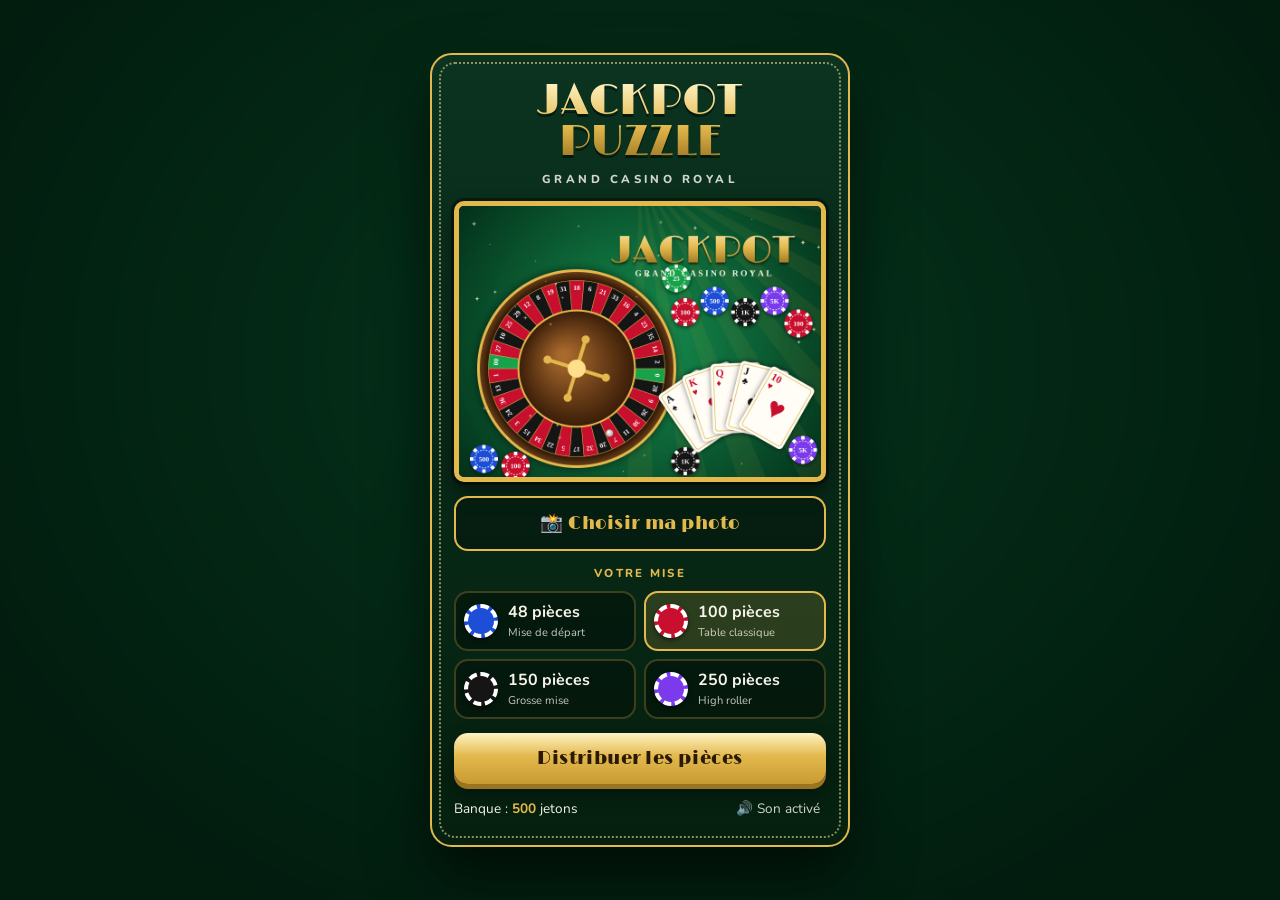
==== puzzle.html @ ad6f6f1a "Ajout du prototype Jackpot Puzzle (puzzle photo casino) Co-Authored-By: Claude Opus 5.5 <noreply@ant" ====
<!doctype html>
<html lang="fr">
<head>
<meta charset="utf-8">
<meta name="viewport" content="width=device-width,initial-scale=1,viewport-fit=cover">
<title>Jackpot Puzzle</title>
<meta name="claude:viewport-fit-sides" content="cover">
<link rel="stylesheet" href="https://fonts.googleapis.com/css2?family=Limelight&family=Nunito:wght@400;700;800&display=swap">
<style>
/* Layout: plein écran — tapis de feutre, plateau doré au centre, pièces étalées autour, HUD en bandeau */
:root{--felt:#0b6b3a;--felt2:#032a16;--gold:#e3b94d;--gold-hi:#fff3c4;--gold2:#9a7420;--red:#c8102e;--ink:#f7f3e8;--panel:#0b3320;--panel2:#05200f;
  --disp:"Limelight",Georgia,serif;--body:"Nunito",system-ui,sans-serif;color-scheme:dark}
html,body{height:100%;margin:0;overflow:hidden}
body{background:radial-gradient(ellipse at 50% 40%,var(--felt),var(--felt2) 85%);color:var(--ink);font-family:var(--body);touch-action:none;user-select:none;-webkit-user-select:none}
[hidden]{display:none!important}
#c{position:fixed;inset:0;display:block;touch-action:none}
button{font-family:inherit;cursor:pointer}
button:focus-visible,label:focus-visible{outline:3px solid var(--gold-hi);outline-offset:2px}

.ov{position:fixed;inset:0;display:grid;place-items:center;z-index:20;overflow:auto;background:rgba(2,20,10,.62);backdrop-filter:blur(4px);
  padding-top:max(16px,env(safe-area-inset-top,0px));padding-bottom:max(16px,env(safe-area-inset-bottom,0px));
  padding-left:max(16px,env(safe-area-inset-left,0px));padding-right:max(16px,env(safe-area-inset-right,0px))}
.panel{position:relative;width:min(420px,100%);box-sizing:border-box;background:linear-gradient(var(--panel),var(--panel2));border:2px solid var(--gold);border-radius:22px;
  padding:26px 22px;display:flex;flex-direction:column;gap:14px;text-align:center;box-shadow:0 30px 60px rgba(0,0,0,.6)}
.panel::before{content:"";position:absolute;inset:7px;border-radius:16px;border:2px dotted rgba(255,230,150,.55);pointer-events:none}
.brand{font-family:var(--disp);font-size:2.7rem;line-height:.95;background:linear-gradient(var(--gold-hi),var(--gold) 55%,var(--gold2));-webkit-background-clip:text;background-clip:text;color:transparent;filter:drop-shadow(0 3px 0 rgba(0,0,0,.5))}
.sub{font-size:.72rem;letter-spacing:.3em;text-transform:uppercase;font-weight:800;opacity:.85;margin-top:-6px}
.thumb{border:5px solid var(--gold);border-radius:10px;overflow:hidden;box-shadow:0 0 0 3px rgba(0,0,0,.4),0 10px 20px rgba(0,0,0,.5);aspect-ratio:4/3;background:#000}
.thumb img{width:100%;height:100%;object-fit:cover;display:block}
.btn{font-family:var(--disp);font-size:1.15rem;letter-spacing:.03em;background:linear-gradient(var(--gold-hi),var(--gold) 45%,#c89a33);color:#2a1a05;border:0;padding:14px;border-radius:14px;box-shadow:0 5px 0 var(--gold2),0 10px 20px rgba(0,0,0,.4);display:block}
.btn:active{transform:translateY(3px);box-shadow:0 2px 0 var(--gold2)}
.btn.ghost{background:rgba(0,0,0,.25);color:var(--gold);border:2px solid var(--gold);box-shadow:none}
.lbl{font-size:.72rem;letter-spacing:.2em;text-transform:uppercase;font-weight:800;color:var(--gold);margin-bottom:-4px}
.chips{display:grid;grid-template-columns:1fr 1fr;gap:8px}
.chip-b{display:flex;align-items:center;gap:10px;background:rgba(0,0,0,.3);border:2px solid rgba(227,185,77,.25);border-radius:14px;padding:8px;color:var(--ink);text-align:left}
.chip-b[aria-pressed="true"]{border-color:var(--gold);background:rgba(227,185,77,.16)}
.chip-b b{display:block;font-size:1rem}.chip-b small{font-size:.7rem;opacity:.8}
.dot{flex:0 0 34px;height:34px;border-radius:50%;background:var(--c);border:4px dashed #fff;box-sizing:border-box;box-shadow:0 2px 4px rgba(0,0,0,.5)}
.foot{display:flex;justify-content:space-between;align-items:center;font-size:.85rem}
.foot b{color:var(--gold);font-variant-numeric:tabular-nums}
.link{background:none;border:0;color:var(--ink);opacity:.85;font-size:.85rem}

#hud{position:fixed;top:0;left:0;right:0;z-index:10;display:flex;gap:6px;align-items:center;justify-content:center;
  padding-top:calc(8px + env(safe-area-inset-top,0px));padding-bottom:8px;padding-left:max(8px,env(safe-area-inset-left,0px));padding-right:max(8px,env(safe-area-inset-right,0px));
  background:linear-gradient(rgba(0,0,0,.45),transparent)}
.stat{background:rgba(0,0,0,.45);border:1px solid rgba(227,185,77,.45);border-radius:99px;padding:6px 10px;font-weight:800;font-size:.85rem;font-variant-numeric:tabular-nums;white-space:nowrap;display:flex;gap:5px;align-items:center}
.chipi{display:inline-block;width:13px;height:13px;border-radius:50%;background:var(--red);border:2px dashed #fff;box-sizing:border-box}
.hb{width:40px;height:40px;border-radius:50%;background:rgba(0,0,0,.45);border:1px solid rgba(227,185,77,.55);color:var(--ink);font-size:1.05rem;flex:0 0 auto}
.hb.on{background:var(--gold);color:#2a1a05}
#flash{position:fixed;left:0;right:0;top:calc(70px + env(safe-area-inset-top,0px));text-align:center;z-index:11;pointer-events:none;font-family:var(--disp);font-size:1.7rem;color:var(--gold-hi);text-shadow:0 3px 0 #000,0 0 18px rgba(227,185,77,.8);opacity:0}
#flash.go{animation:pop 1.1s ease-out}
@keyframes pop{0%{opacity:0;transform:scale(.6) rotate(-4deg)}15%{opacity:1;transform:scale(1.15) rotate(-4deg)}70%{opacity:1;transform:scale(1) rotate(-4deg)}100%{opacity:0;transform:translateY(-20px) rotate(-4deg)}}

.jack{font-family:var(--disp);font-size:3.2rem;line-height:1;background:linear-gradient(var(--gold-hi),var(--gold) 55%,var(--gold2));-webkit-background-clip:text;background-clip:text;color:transparent;filter:drop-shadow(0 3px 0 rgba(0,0,0,.6))}
.stars{font-size:2.4rem;letter-spacing:6px;color:var(--gold);text-shadow:0 3px 0 rgba(0,0,0,.5)}
.stars .off{opacity:.25}
.wstats{display:grid;grid-template-columns:repeat(3,1fr);gap:8px}
.wstats div{background:rgba(0,0,0,.3);border-radius:12px;padding:8px 4px;font-size:.72rem}
.wstats b{display:block;font-size:1.2rem;color:var(--gold);font-variant-numeric:tabular-nums}
#coins{position:fixed;inset:0;pointer-events:none;overflow:hidden;z-index:21}
.coin{position:absolute;top:-30px;width:22px;height:22px;border-radius:50%;background:radial-gradient(circle at 35% 35%,var(--gold-hi),var(--gold) 50%,var(--gold2));box-shadow:0 0 0 2px rgba(0,0,0,.2);animation:fall linear forwards}
@keyframes fall{to{transform:translateY(115vh) rotate(720deg)}}
@media (prefers-reduced-motion:reduce){.coin{display:none}#flash.go{animation-duration:.01s}}
</style>

</head>
<body>
<canvas id="c"></canvas>

<div id="hud" hidden>
  <button class="hb" id="bHome" aria-label="Retour au menu">⌂</button>
  <div class="stat" title="Temps"><span>⏱</span><b id="time">0:00</b></div>
  <div class="stat" title="Pièces placées"><span>🧩</span><b id="count">0/0</b></div>
  <div class="stat" title="Jetons gagnés"><span class="chipi"></span><b id="gain">0</b></div>
  <button class="hb" id="bGhost" aria-label="Afficher le modèle">👁</button>
  <button class="hb" id="bSpread" aria-label="Étaler les pièces">⟲</button>
</div>
<div id="flash"></div>

<div class="ov" id="home">
  <div class="panel">
    <div class="brand">JACKPOT<br>PUZZLE</div>
    <div class="sub">Grand Casino Royal</div>
    <div class="thumb"><img id="thumb" alt="Image du puzzle"></div>
    <label class="btn ghost" for="file" tabindex="0">📸 Choisir ma photo</label>
    <input type="file" id="file" accept="image/*" hidden>
    <div class="lbl">Votre mise</div>
    <div class="chips" id="chips"></div>
    <button class="btn" id="play">Distribuer les pièces</button>
    <div class="foot"><span>Banque : <b id="bank">0</b> jetons</span><button class="link" id="bSound">🔊 Son activé</button></div>
  </div>
</div>

<div class="ov" id="win" hidden>
  <div class="panel">
    <div class="jack">JACKPOT !</div>
    <div class="stars" id="wStars"></div>
    <div class="thumb"><img id="wImg" alt="Puzzle terminé"></div>
    <div class="wstats">
      <div><b id="wTime">0:00</b>temps</div>
      <div><b id="wCombo">×1</b>combo max</div>
      <div><b id="wGain">+0</b>jetons</div>
    </div>
    <button class="btn" id="wNext">Doubler la mise</button>
    <button class="btn ghost" id="wHome">Nouvelle photo</button>
  </div>
</div>
<div id="coins"></div>

<script>
const $=q=>document.querySelector(q);
const cv=$('#c'),ctx=cv.getContext('2d');
let dpr=1,cw=0,ch=0,sc=1,ox=0,oy=0;
let G=null,src=null,N=100,dirty=true,drag=null,ghost=false,parts=[],AC=null,sound=true;
const LEVELS=[[48,'Mise de départ','#1d4ed8'],[100,'Table classique','#c8102e'],[150,'Grosse mise','#151515'],[250,'High roller','#7c3aed']];
let bank=500;try{const b=localStorage.getItem('jp-bank');if(b!==null)bank=+b}catch(e){}
function saveBank(){try{localStorage.setItem('jp-bank',bank)}catch(e){}}

/* ---------- écran / vue ---------- */
function hudH(){const h=$('#hud');return h.hidden?0:h.offsetHeight}
function resize(){dpr=Math.min(window.devicePixelRatio||1,3);cw=innerWidth;ch=innerHeight;cv.width=Math.round(cw*dpr);cv.height=Math.round(ch*dpr);cv.style.width=cw+'px';cv.style.height=ch+'px';fit();dirty=true}
function fit(){if(!G)return;const top=Math.max(hudH(),58)+4,m=6;sc=Math.min((cw-2*m)/G.W,(ch-top-m)/G.H);ox=(cw-G.W*sc)/2;oy=top+(ch-top-m-G.H*sc)/2}
addEventListener('resize',resize);

/* ---------- image par défaut (scène de casino dessinée) ---------- */
async function makeDefault(){
  try{await document.fonts.load('100px Limelight')}catch(e){}
  const c=document.createElement('canvas');c.width=1600;c.height=1200;const x=c.getContext('2d');
  let g=x.createRadialGradient(800,600,100,800,600,1000);g.addColorStop(0,'#14894b');g.addColorStop(1,'#03301a');x.fillStyle=g;x.fillRect(0,0,1600,1200);
  x.save();x.translate(800,-150);x.rotate(-Math.PI/2);for(let i=0;i<36;i++){x.rotate(Math.PI/36);if(i%2){x.fillStyle='rgba(227,185,77,.07)';x.beginPath();x.moveTo(0,0);x.lineTo(1700,-70);x.lineTo(1700,70);x.fill()}}x.restore();
  for(let i=0;i<5000;i++){x.fillStyle=`rgba(255,255,255,${Math.random()*.05})`;x.fillRect(Math.random()*1600,Math.random()*1200,2,2)}
  // roulette
  const ord=[0,28,9,26,30,11,7,20,32,17,5,22,34,15,3,24,36,13,1,'00',27,10,25,29,12,8,19,31,18,6,21,33,16,4,23,35,14,2];
  const reds=new Set([1,3,5,7,9,12,14,16,18,19,21,23,25,27,30,32,34,36]);
  const cx=520,cy=720,R=390,a=2*Math.PI/38;
  x.save();x.shadowColor='rgba(0,0,0,.6)';x.shadowBlur=40;x.beginPath();x.arc(cx,cy,R+50,0,7);g=x.createRadialGradient(cx,cy,R,cx,cy,R+50);g.addColorStop(0,'#2d1606');g.addColorStop(1,'#7a4a1c');x.fillStyle=g;x.fill();x.restore();
  x.lineWidth=12;x.strokeStyle='#e3b94d';x.beginPath();x.arc(cx,cy,R+44,0,7);x.stroke();
  ord.forEach((n,i)=>{x.beginPath();x.moveTo(cx,cy);x.arc(cx,cy,R,i*a,(i+1)*a);x.closePath();x.fillStyle=(n===0||n==='00')?'#18a34a':reds.has(n)?'#c8102e':'#151515';x.fill();x.strokeStyle='#e3b94d';x.lineWidth=2;x.stroke();
    x.save();x.translate(cx,cy);x.rotate((i+.5)*a+Math.PI/2);x.fillStyle='#fff';x.font='bold 30px Georgia';x.textAlign='center';x.fillText(n,0,-R+42);x.restore()});
  x.beginPath();x.arc(cx,cy,R*.66,0,7);g=x.createRadialGradient(cx-60,cy-60,20,cx,cy,R*.66);g.addColorStop(0,'#a8692c');g.addColorStop(1,'#3a1d08');x.fillStyle=g;x.fill();x.lineWidth=8;x.strokeStyle='#e3b94d';x.stroke();
  for(let k=0;k<4;k++){x.save();x.translate(cx,cy);x.rotate(k*Math.PI/2+.3);x.fillStyle='#e3b94d';x.fillRect(-8,-130,16,130);x.beginPath();x.arc(0,-135,18,0,7);x.fill();x.restore()}
  x.beginPath();x.arc(cx,cy,40,0,7);x.fillStyle='#ffe08a';x.fill();
  x.beginPath();x.arc(cx+Math.cos(1.1)*(R-70),cy+Math.sin(1.1)*(R-70),16,0,7);g=x.createRadialGradient(cx+Math.cos(1.1)*(R-70)-5,cy+Math.sin(1.1)*(R-70)-5,2,cx+Math.cos(1.1)*(R-70),cy+Math.sin(1.1)*(R-70),16);g.addColorStop(0,'#fff');g.addColorStop(1,'#aaa');x.fillStyle=g;x.fill();
  // cartes
  [['A','♠'],['K','♥'],['Q','♦'],['J','♣'],['10','♥']].forEach(([r,s],i)=>{x.save();x.translate(1240,1180);x.rotate(-.6+i*.28);x.translate(0,-330);
    x.shadowColor='rgba(0,0,0,.5)';x.shadowBlur=24;x.fillStyle='#fffdf5';x.beginPath();x.roundRect(-110,-155,220,310,18);x.fill();x.shadowBlur=0;
    x.strokeStyle='#e3b94d';x.lineWidth=3;x.beginPath();x.roundRect(-98,-143,196,286,12);x.stroke();
    const col=(s==='♥'||s==='♦')?'#c8102e':'#151515';x.fillStyle=col;x.textAlign='left';x.font='bold 46px Georgia';x.fillText(r,-88,-98);x.font='40px Georgia';x.fillText(s,-86,-56);
    x.font='130px Georgia';x.textAlign='center';x.fillText(s,0,50);x.restore()});
  // jetons
  function chip(px,py,r,col,lab){x.save();x.translate(px,py);x.shadowColor='rgba(0,0,0,.55)';x.shadowBlur=18;x.shadowOffsetY=6;x.beginPath();x.arc(0,0,r,0,7);x.fillStyle=col;x.fill();x.shadowColor='transparent';
    x.fillStyle='#fff';for(let k=0;k<8;k++){x.save();x.rotate(k*Math.PI/4);x.fillRect(-r*.12,-r,r*.24,r*.26);x.restore()}
    x.beginPath();x.arc(0,0,r*.64,0,7);x.strokeStyle='rgba(255,255,255,.85)';x.setLineDash([7,6]);x.lineWidth=4;x.stroke();x.setLineDash([]);
    x.fillStyle='#fff';x.font=`bold ${r*.48}px Georgia`;x.textAlign='center';x.textBaseline='middle';x.fillText(lab,0,3);x.restore()}
  [[1000,470,'#c8102e','100'],[1130,420,'#1d4ed8','500'],[1265,470,'#151515','1K'],[1395,420,'#7c3aed','5K'],[1500,520,'#c8102e','100'],
   [110,1120,'#1d4ed8','500'],[250,1150,'#c8102e','100'],[1000,1130,'#151515','1K'],[1520,1080,'#7c3aed','5K'],[960,320,'#18a34a','25']].forEach(a=>chip(a[0],a[1],62,a[2],a[3]));
  // titre
  x.textAlign='center';x.textBaseline='alphabetic';x.font='170px Limelight, Georgia';
  g=x.createLinearGradient(0,90,0,260);g.addColorStop(0,'#fff3c4');g.addColorStop(.55,'#e3b94d');g.addColorStop(1,'#9a7420');
  x.shadowColor='rgba(0,0,0,.6)';x.shadowOffsetY=8;x.shadowBlur=10;x.fillStyle=g;x.fillText('JACKPOT',1080,250);x.shadowColor='transparent';
  x.font='bold 38px Georgia';x.fillStyle='#f7f3e8';x.fillText('G R A N D   C A S I N O   R O Y A L',1080,310);
  for(let i=0;i<40;i++){const sx=Math.random()*1600,sy=Math.random()*1200,r=4+Math.random()*10;x.fillStyle=`rgba(255,240,180,${.3+Math.random()*.6})`;x.beginPath();x.moveTo(sx,sy-r);x.quadraticCurveTo(sx,sy,sx+r,sy);x.quadraticCurveTo(sx,sy,sx,sy+r);x.quadraticCurveTo(sx,sy,sx-r,sy);x.quadraticCurveTo(sx,sy,sx,sy-r);x.fill()}
  return c;
}

/* ---------- formes des pièces ---------- */
function edge(P,x0,y0,x1,y1,t){
  if(!t){P.lineTo(x1,y1);return}
  const dx=x1-x0,dy=y1-y0,nx=dy,ny=-dx,p=(a,b)=>[x0+dx*a+nx*b*t,y0+dy*a+ny*b*t];
  const B=(a,b,c,d,e,f)=>P.bezierCurveTo(...p(a,b),...p(c,d),...p(e,f));
  P.lineTo(...p(.35,0));B(.40,0,.44,.08,.38,.14);B(.32,.22,.40,.29,.50,.29);B(.60,.29,.68,.22,.62,.14);B(.56,.08,.60,0,.65,0);P.lineTo(x1,y1);
}
function piecePath(s,e){const P=new Path2D(),pt=[[0,0],[s,0],[s,s],[0,s]];P.moveTo(0,0);for(let k=0;k<4;k++){const a=pt[k],b=pt[(k+1)%4];edge(P,a[0],a[1],b[0],b[1],e[k])}P.closePath();return P}
function renderPiece(p){
  const {s,pad,q}=G,w=s+2*pad,c=document.createElement('canvas');c.width=c.height=Math.ceil(w*q);const x=c.getContext('2d');
  x.setTransform(q,0,0,q,pad*q,pad*q);
  x.shadowColor='rgba(0,0,0,.55)';x.shadowBlur=s*.08*q;x.shadowOffsetY=s*.04*q;x.fillStyle='#000';x.fill(p.path);x.shadowColor='transparent';
  x.save();x.clip(p.path);x.drawImage(G.bc,-p.c*s,-p.r*s,G.Wb,G.Hb);
  x.lineWidth=s*.05;x.translate(s*.016,s*.016);x.strokeStyle='rgba(255,255,255,.3)';x.stroke(p.path);x.translate(-s*.032,-s*.032);x.strokeStyle='rgba(0,0,0,.35)';x.stroke(p.path);x.restore();
  x.lineWidth=s*.014;x.strokeStyle='rgba(0,0,0,.55)';x.stroke(p.path);p.cv=c;
}

/* ---------- partie ---------- */
function pickZone(){const z=G.zones,tot=z.reduce((a,b)=>a+b[2]*b[3],0);let r=Math.random()*tot;for(const k of z){r-=k[2]*k[3];if(r<=0)return k}return z[0]}
function spot(){const z=pickZone(),s=G.s;return[z[0]+Math.random()*Math.max(1,z[2]-s),z[1]+Math.random()*Math.max(1,z[3]-s)]}

function start(){
  const img=src,ia=img.width/img.height,A=Math.min(1.7,Math.max(.6,ia));
  const cols=Math.max(3,Math.round(Math.sqrt(N*A))),rows=Math.max(3,Math.round(N/cols)),n=cols*rows;
  const portrait=innerHeight>innerWidth*1.05;
  const s=portrait?600/cols:640/rows,Wb=cols*s,Hb=rows*s,gap=s*.4,need=n*(s*1.25)**2*.7;
  let W,H,bx,by,zones;
  if(portrait){const m=s*.5;W=Wb+2*m;const sc0=(innerWidth-12)/W,Hav=(innerHeight-74)/sc0;const B=Math.max(s*3,need/W,Hav-(m+Hb+gap+m*.4));bx=m;by=m;H=m+Hb+gap+B+m*.4;zones=[[m*.2,by+Hb+gap,W-m*.4,B]]}
  else{const top=s*.6;H=Hb+2*top;const side=Math.max(s*2.6,need/(2*H));W=Wb+2*side;bx=side;by=top;const zw=side-gap-s*.2;zones=[[s*.2,top*.4,zw,H-top*.8],[side+Wb+gap,top*.4,zw,H-top*.8]]}
  G={cols,rows,n,s,pad:s*.36,Wb,Hb,W,H,bx,by,zones,pieces:[],order:[],t0:0,combo:0,lastSnap:0,maxCombo:1,won:false,anim:null,gain:0,ghostUses:0};
  $('#home').hidden=true;$('#win').hidden=true;$('#hud').hidden=false;ghost=false;$('#bGhost').classList.remove('on');
  fit();G.q=Math.min(3,Math.max(1,sc*dpr));
  const bc=document.createElement('canvas');bc.width=Math.round(Wb*G.q);bc.height=Math.round(Hb*G.q);
  const Rt=cols/rows;let sw=img.width,sh=img.height,sx=0,sy=0;if(sw/sh>Rt){sw=sh*Rt;sx=(img.width-sw)/2}else{sh=sw/Rt;sy=(img.height-sh)/2}
  bc.getContext('2d').drawImage(img,sx,sy,sw,sh,0,0,bc.width,bc.height);G.bc=bc;
  const rnd=()=>Math.random()<.5?1:-1,h=[...Array(rows)].map(()=>[...Array(cols)].map(rnd)),v=[...Array(rows)].map(()=>[...Array(cols)].map(rnd));
  let id=0;
  for(let r=0;r<rows;r++)for(let c=0;c<cols;c++){
    const e=[r?-h[r-1][c]:0,c<cols-1?v[r][c]:0,r<rows-1?h[r][c]:0,c?-v[r][c-1]:0];
    const p={r,c,g:id++,tx:bx+c*s,ty:by+r*s,locked:false,path:piecePath(s,e)};renderPiece(p);
    const [ex,ey]=spot();p.ex=ex;p.ey=ey;p.fx=p.x=bx+Wb/2-s/2;p.fy=p.y=by+Hb/2-s/2;G.pieces.push(p)}
  G.order=G.pieces.slice().sort(()=>Math.random()-.5);
  const step=Math.min(14,1100/n);G.order.forEach((p,i)=>p.delay=i*step);
  G.anim={t0:performance.now(),end:n*step+450};
  G.grid=(r,c)=>(r<0||c<0||r>=rows||c>=cols)?null:G.pieces[r*cols+c];
  updHud();dirty=true;
}

function trySnap(gid){
  const s=G.s,T=s*.3,grp=G.pieces.filter(p=>p.g===gid);
  for(const p of grp){if(Math.hypot(p.x-p.tx,p.y-p.ty)<T){const dx=p.tx-p.x,dy=p.ty-p.y;grp.forEach(q=>{q.x+=dx;q.y+=dy;q.locked=true});G.snapG=gid;return'board'}}
  for(const p of grp)for(const[dr,dc]of[[0,1],[1,0],[0,-1],[-1,0]]){
    const n=G.grid(p.r+dr,p.c+dc);if(!n||n.g===gid)continue;
    const ex=n.x-(p.x+dc*s),ey=n.y-(p.y+dr*s);
    if(Math.hypot(ex,ey)<T){
      if(n.locked){grp.forEach(q=>{q.x+=ex;q.y+=ey;q.locked=true});G.snapG=gid;return'board'}
      grp.forEach(q=>{q.x+=ex;q.y+=ey;q.g=n.g});G.snapG=n.g;return trySnap(n.g)||'merge'}}
  return null;
}
function sortOrder(){G.order.sort((a,b)=>(b.locked?1:0)-(a.locked?1:0))}

function onSnap(res,gid){
  const now=performance.now();G.combo=(now-G.lastSnap<6000)?G.combo+1:1;G.lastSnap=now;G.maxCombo=Math.max(G.maxCombo,G.combo);
  const gain=5*G.combo;G.gain+=gain;
  const grp=G.pieces.filter(p=>p.g===gid);
  let cx=0,cy=0;grp.forEach(p=>{cx+=p.x;cy+=p.y});cx=cx/grp.length+G.s/2;cy=cy/grp.length+G.s/2;burst(cx,cy,res==='board'?22:12);
  sfx(res);if(G.combo>=2)flash(`COMBO ×${G.combo}  +${gain}`);
  if(res==='board')sortOrder();updHud();
  if(G.pieces.every(p=>p.locked))setTimeout(win,450);
}

/* ---------- interactions ---------- */
function toW(e){return[(e.clientX-ox)/sc,(e.clientY-oy)/sc]}
function hit(wx,wy){
  ctx.setTransform(1,0,0,1,0,0);
  for(let k=G.order.length-1;k>=0;k--){const p=G.order[k];if(!p.locked&&ctx.isPointInPath(p.path,wx-p.x,wy-p.y))return p}
  let best=null,bd=G.s*.75;for(let k=G.order.length-1;k>=0;k--){const p=G.order[k];if(p.locked)continue;const d=Math.hypot(wx-p.x-G.s/2,wy-p.y-G.s/2);if(d<bd){bd=d;best=p}}
  return best;
}
cv.addEventListener('pointerdown',e=>{
  initAudio();if(!G||G.won||G.anim||drag)return;const[wx,wy]=toW(e),p=hit(wx,wy);if(!p)return;
  const grp=G.order.filter(q=>q.g===p.g);G.order=G.order.filter(q=>q.g!==p.g).concat(grp);
  drag={id:e.pointerId,grp,lx:wx,ly:wy};try{cv.setPointerCapture(e.pointerId)}catch(_){}sfx('pick');dirty=true;
});
cv.addEventListener('pointermove',e=>{
  if(!drag||e.pointerId!==drag.id)return;const[wx,wy]=toW(e);let dx=wx-drag.lx,dy=wy-drag.ly;
  const minx=Math.min(...drag.grp.map(q=>q.x)),maxx=Math.max(...drag.grp.map(q=>q.x)),miny=Math.min(...drag.grp.map(q=>q.y)),maxy=Math.max(...drag.grp.map(q=>q.y)),s=G.s;
  dx=Math.max(-minx-s*.5,Math.min(G.W-maxx-s*.5,dx));dy=Math.max(-miny-s*.5,Math.min(G.H-maxy-s*.5,dy));
  drag.grp.forEach(q=>{q.x+=dx;q.y+=dy});drag.lx+=dx;drag.ly+=dy;dirty=true;
});
function endDrag(e){if(!drag||e.pointerId!==drag.id)return;const gid=drag.grp[0].g;drag=null;const res=trySnap(gid);if(res)onSnap(res,G.snapG);dirty=true}
cv.addEventListener('pointerup',endDrag);cv.addEventListener('pointercancel',endDrag);

$('#bGhost').onclick=()=>{ghost=!ghost;if(ghost)G.ghostUses++;$('#bGhost').classList.toggle('on',ghost);dirty=true};
$('#bSpread').onclick=()=>{if(!G||G.anim)return;const cnt={};G.pieces.forEach(p=>cnt[p.g]=(cnt[p.g]||0)+1);G.pieces.forEach(p=>{if(!p.locked&&cnt[p.g]===1){const[x,y]=spot();p.x=x;p.y=y}});sfx('pick');dirty=true};
$('#bHome').onclick=()=>{G=null;$('#hud').hidden=true;$('#home').hidden=false;renderHome();dirty=true;ctx.setTransform(1,0,0,1,0,0);ctx.clearRect(0,0,cv.width,cv.height)};

/* ---------- rendu ---------- */
function burst(x,y,n){const cols=['#ffe08a','#e3b94d','#fff3c4','#c8102e'];for(let i=0;i<n;i++){const a=Math.random()*7,v=G.s*(.02+Math.random()*.05);parts.push({x,y,vx:Math.cos(a)*v,vy:Math.sin(a)*v-G.s*.02,r:G.s*(.03+Math.random()*.04),l:1,c:cols[i%4]})}}
function draw(){
  dirty=false;ctx.setTransform(dpr,0,0,dpr,0,0);ctx.clearRect(0,0,cw,ch);if(!G)return;
  ctx.translate(ox,oy);ctx.scale(sc,sc);const{bx,by,Wb,Hb,s,pad}=G;
  ctx.fillStyle='rgba(0,0,0,.34)';ctx.beginPath();ctx.roundRect(bx-s*.12,by-s*.12,Wb+s*.24,Hb+s*.24,s*.15);ctx.fill();
  ctx.lineWidth=s*.07;ctx.strokeStyle='#e3b94d';ctx.stroke();
  ctx.lineWidth=s*.02;ctx.strokeStyle='rgba(255,243,196,.5)';ctx.beginPath();ctx.roundRect(bx-s*.2,by-s*.2,Wb+s*.4,Hb+s*.4,s*.2);ctx.stroke();
  ctx.strokeStyle='rgba(227,185,77,.13)';ctx.lineWidth=1/sc;ctx.beginPath();
  for(let c=1;c<G.cols;c++){ctx.moveTo(bx+c*s,by);ctx.lineTo(bx+c*s,by+Hb)}for(let r=1;r<G.rows;r++){ctx.moveTo(bx,by+r*s);ctx.lineTo(bx+Wb,by+r*s)}ctx.stroke();
  if(ghost){ctx.globalAlpha=.3;ctx.drawImage(G.bc,bx,by,Wb,Hb);ctx.globalAlpha=1}
  const w=s+2*pad;for(const p of G.order)ctx.drawImage(p.cv,p.x-pad,p.y-pad,w,w);
  for(const q of parts){ctx.globalAlpha=Math.max(0,q.l);ctx.fillStyle=q.c;ctx.beginPath();ctx.arc(q.x,q.y,q.r,0,7);ctx.fill()}ctx.globalAlpha=1;
}
function loop(now){
  requestAnimationFrame(loop);if(!G)return;
  if(G.anim){const t=now-G.anim.t0;for(const p of G.pieces){let k=(t-p.delay)/450;k=Math.max(0,Math.min(1,k));const e=1-(1-k)**3;p.x=p.fx+(p.ex-p.fx)*e;p.y=p.fy+(p.ey-p.fy)*e}
    if(t>G.anim.end){G.anim=null;G.t0=performance.now()}else if(Math.random()<.25)sfx('deal');dirty=true}
  if(parts.length){parts.forEach(q=>{q.x+=q.vx;q.y+=q.vy;q.vy+=G.s*.003;q.l-=.025});parts=parts.filter(q=>q.l>0);dirty=true}
  if(dirty)draw();
}
requestAnimationFrame(loop);

/* ---------- HUD, victoire ---------- */
const fmt=ms=>{const t=Math.floor(ms/1000);return Math.floor(t/60)+':'+String(t%60).padStart(2,'0')};
function updHud(){if(!G)return;$('#count').textContent=G.pieces.filter(p=>p.locked).length+'/'+G.n;$('#gain').textContent=G.gain;$('#time').textContent=G.anim||!G.t0?'0:00':fmt((G.won?G.end:performance.now())-G.t0)}
setInterval(updHud,250);
function flash(t){const f=$('#flash');f.textContent=t;f.classList.remove('go');void f.offsetWidth;f.classList.add('go')}
function win(){
  if(G.won)return;G.won=true;G.end=performance.now();ghost=false;$('#bGhost').classList.remove('on');dirty=true;
  const sec=(G.end-G.t0)/1000,per=sec/G.n;let stars=per<4?3:per<8?2:1;if(G.ghostUses>3)stars=Math.max(1,stars-1);
  const reward=Math.round(G.n*[1,1.5,2.5][stars-1])+G.gain;bank+=reward;saveBank();
  $('#wStars').innerHTML='★'.repeat(stars)+'<span class="off">'+'★'.repeat(3-stars)+'</span>';
  $('#wTime').textContent=fmt(G.end-G.t0);$('#wCombo').textContent='×'+G.maxCombo;$('#wGain').textContent='+'+reward;
  $('#wImg').src=G.bc.toDataURL('image/jpeg',.85);
  const nx=LEVELS.find(l=>l[0]>G.n);$('#wNext').textContent=nx?`Doubler la mise · ${nx[0]} pièces`:'Rejouer en High roller';
  $('#win').hidden=false;sfx('win');
  const box=$('#coins');box.innerHTML='';for(let i=0;i<45;i++){const c=document.createElement('i');c.className='coin';c.style.left=Math.random()*100+'%';c.style.animationDuration=(1.6+Math.random()*1.8)+'s';c.style.animationDelay=Math.random()*1.2+'s';box.appendChild(c)}
  setTimeout(()=>box.innerHTML='',5000);
}
$('#wNext').onclick=()=>{const nx=LEVELS.find(l=>l[0]>G.n);if(nx)N=nx[0];renderHome();start()};
$('#wHome').onclick=()=>{$('#win').hidden=true;$('#bHome').onclick()};

/* ---------- son ---------- */
function initAudio(){if(AC)return;try{AC=new(window.AudioContext||window.webkitAudioContext)()}catch(e){}}
function tone(f,d,type,v,when){if(!AC||!sound)return;const t=AC.currentTime+(when||0),o=AC.createOscillator(),g=AC.createGain();o.type=type||'sine';o.frequency.setValueAtTime(f,t);g.gain.setValueAtTime(v||.1,t);g.gain.exponentialRampToValueAtTime(.0005,t+d);o.connect(g).connect(AC.destination);o.start(t);o.stop(t+d+.02)}
function sfx(k){
  if(k==='pick')tone(900,.04,'triangle',.05);
  else if(k==='deal')tone(1400+Math.random()*400,.03,'square',.015);
  else if(k==='merge'){tone(1800,.04,'square',.04);tone(1200+G.combo*90,.09,'sine',.08,.02)}
  else if(k==='board'){tone(2200,.05,'square',.05);tone(1500+G.combo*110,.12,'sine',.1,.03);tone(2000+G.combo*110,.12,'sine',.07,.08)}
  else if(k==='win')[523,659,784,1047,1319,1568].forEach((f,i)=>tone(f,.3,'triangle',.12,i*.09));
}
$('#bSound').onclick=()=>{sound=!sound;$('#bSound').textContent=sound?'🔊 Son activé':'🔇 Son coupé'};

/* ---------- accueil ---------- */
function renderHome(){
  $('#bank').textContent=bank;
  $('#chips').innerHTML=LEVELS.map(l=>`<button class="chip-b" id="lv${l[0]}" data-n="${l[0]}" aria-pressed="${l[0]===N}"><span class="dot" style="--c:${l[2]}"></span><span><b>${l[0]} pièces</b><small>${l[1]}</small></span></button>`).join('');
  document.querySelectorAll('.chip-b').forEach(b=>b.onclick=()=>{N=+b.dataset.n;initAudio();tone(1800,.04,'square',.04);tone(2400,.05,'square',.03,.04);renderHome()});
}
$('#file').addEventListener('change',e=>{const f=e.target.files[0];if(!f)return;const r=new FileReader();r.onload=()=>{const im=new Image();im.onload=()=>{src=im;$('#thumb').src=r.result};im.src=r.result};r.readAsDataURL(f)});
$('#file').previousElementSibling.addEventListener('keydown',e=>{if(e.key==='Enter'||e.key===' '){e.preventDefault();$('#file').click()}});
$('#play').onclick=()=>{initAudio();if(src)start()};
resize();renderHome();
makeDefault().then(c=>{if(!src){src=c;$('#thumb').src=c.toDataURL('image/jpeg',.85)}});
</script>
</body>
</html>
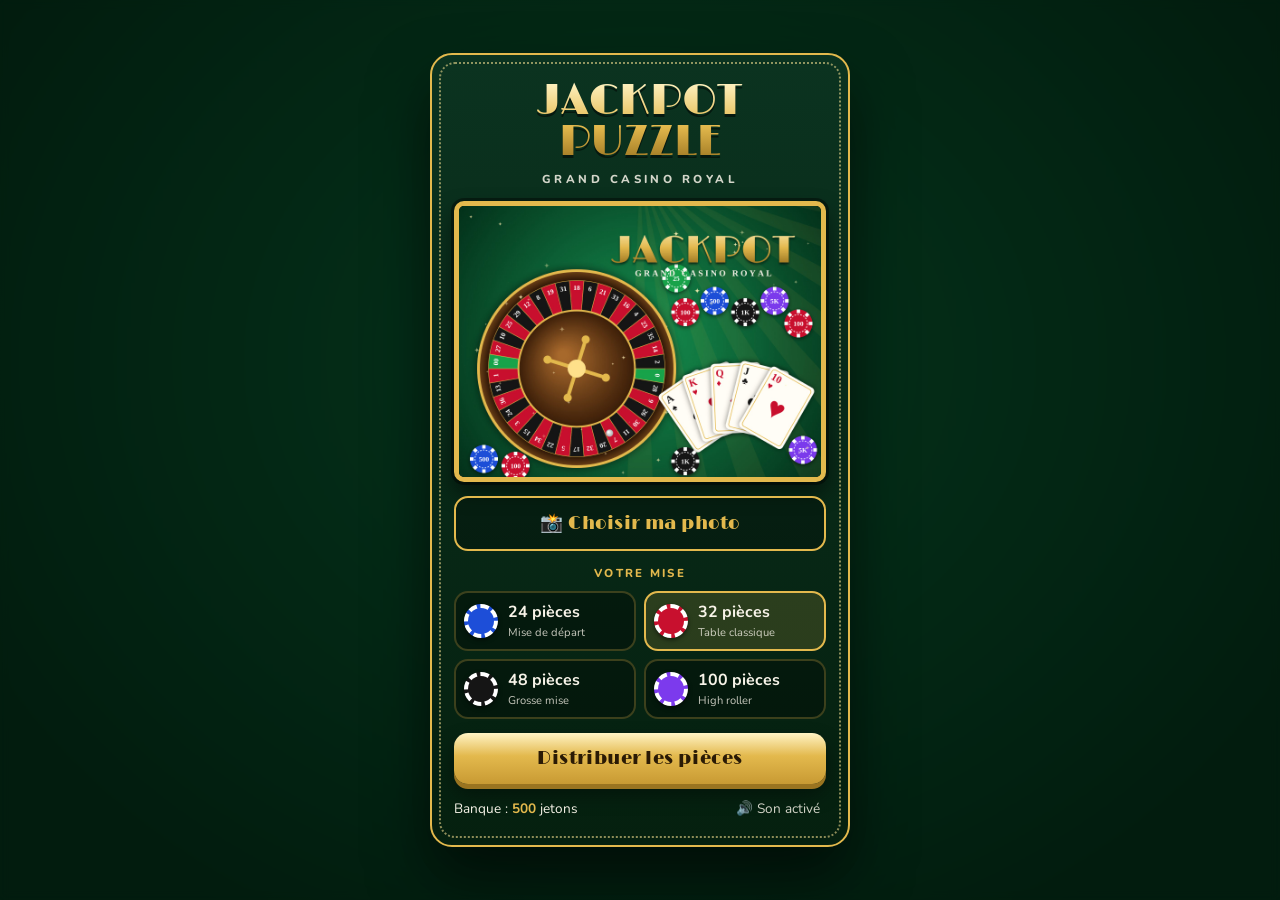
==== commit 29ca42c9: "Puzzle : 24 ou 32 pièces par défaut, pièces rectangulaires adaptées à la photo Co-Authored-By: Claud" ====
--- a/puzzle.html
+++ b/puzzle.html
@@ -111,8 +111,8 @@
 const $=q=>document.querySelector(q);
 const cv=$('#c'),ctx=cv.getContext('2d');
 let dpr=1,cw=0,ch=0,sc=1,ox=0,oy=0;
-let G=null,src=null,N=100,dirty=true,drag=null,ghost=false,parts=[],AC=null,sound=true;
-const LEVELS=[[48,'Mise de départ','#1d4ed8'],[100,'Table classique','#c8102e'],[150,'Grosse mise','#151515'],[250,'High roller','#7c3aed']];
+let G=null,src=null,N=32,dirty=true,drag=null,ghost=false,parts=[],AC=null,sound=true;
+const LEVELS=[[24,'Mise de départ','#1d4ed8'],[32,'Table classique','#c8102e'],[48,'Grosse mise','#151515'],[100,'High roller','#7c3aed']];
 let bank=500;try{const b=localStorage.getItem('jp-bank');if(b!==null)bank=+b}catch(e){}
 function saveBank(){try{localStorage.setItem('jp-bank',bank)}catch(e){}}
 
@@ -164,46 +164,46 @@
 }
 
 /* ---------- formes des pièces ---------- */
-function edge(P,x0,y0,x1,y1,t){
+function edge(P,x0,y0,x1,y1,t,m){
   if(!t){P.lineTo(x1,y1);return}
-  const dx=x1-x0,dy=y1-y0,nx=dy,ny=-dx,p=(a,b)=>[x0+dx*a+nx*b*t,y0+dy*a+ny*b*t];
+  const dx=x1-x0,dy=y1-y0,L=Math.hypot(dx,dy),k=m/L,nx=dy*k,ny=-dx*k,p=(a,b)=>{a=a===1?1:.5+(a-.5)*k;return[x0+dx*a+nx*b*t,y0+dy*a+ny*b*t]};
   const B=(a,b,c,d,e,f)=>P.bezierCurveTo(...p(a,b),...p(c,d),...p(e,f));
   P.lineTo(...p(.35,0));B(.40,0,.44,.08,.38,.14);B(.32,.22,.40,.29,.50,.29);B(.60,.29,.68,.22,.62,.14);B(.56,.08,.60,0,.65,0);P.lineTo(x1,y1);
 }
-function piecePath(s,e){const P=new Path2D(),pt=[[0,0],[s,0],[s,s],[0,s]];P.moveTo(0,0);for(let k=0;k<4;k++){const a=pt[k],b=pt[(k+1)%4];edge(P,a[0],a[1],b[0],b[1],e[k])}P.closePath();return P}
+function piecePath(w,h,e){const m=Math.min(w,h),P=new Path2D(),pt=[[0,0],[w,0],[w,h],[0,h]];P.moveTo(0,0);for(let k=0;k<4;k++){const a=pt[k],b=pt[(k+1)%4];edge(P,a[0],a[1],b[0],b[1],e[k],m)}P.closePath();return P}
 function renderPiece(p){
-  const {s,pad,q}=G,w=s+2*pad,c=document.createElement('canvas');c.width=c.height=Math.ceil(w*q);const x=c.getContext('2d');
+  const {s,sw,sh,pad,q}=G,c=document.createElement('canvas');c.width=Math.ceil((sw+2*pad)*q);c.height=Math.ceil((sh+2*pad)*q);const x=c.getContext('2d');
   x.setTransform(q,0,0,q,pad*q,pad*q);
   x.shadowColor='rgba(0,0,0,.55)';x.shadowBlur=s*.08*q;x.shadowOffsetY=s*.04*q;x.fillStyle='#000';x.fill(p.path);x.shadowColor='transparent';
-  x.save();x.clip(p.path);x.drawImage(G.bc,-p.c*s,-p.r*s,G.Wb,G.Hb);
+  x.save();x.clip(p.path);x.drawImage(G.bc,-p.c*sw,-p.r*sh,G.Wb,G.Hb);
   x.lineWidth=s*.05;x.translate(s*.016,s*.016);x.strokeStyle='rgba(255,255,255,.3)';x.stroke(p.path);x.translate(-s*.032,-s*.032);x.strokeStyle='rgba(0,0,0,.35)';x.stroke(p.path);x.restore();
   x.lineWidth=s*.014;x.strokeStyle='rgba(0,0,0,.55)';x.stroke(p.path);p.cv=c;
 }
 
 /* ---------- partie ---------- */
 function pickZone(){const z=G.zones,tot=z.reduce((a,b)=>a+b[2]*b[3],0);let r=Math.random()*tot;for(const k of z){r-=k[2]*k[3];if(r<=0)return k}return z[0]}
-function spot(){const z=pickZone(),s=G.s;return[z[0]+Math.random()*Math.max(1,z[2]-s),z[1]+Math.random()*Math.max(1,z[3]-s)]}
+function spot(){const z=pickZone();return[z[0]+Math.random()*Math.max(1,z[2]-G.sw),z[1]+Math.random()*Math.max(1,z[3]-G.sh)]}
 
 function start(){
   const img=src,ia=img.width/img.height,A=Math.min(1.7,Math.max(.6,ia));
-  const cols=Math.max(3,Math.round(Math.sqrt(N*A))),rows=Math.max(3,Math.round(N/cols)),n=cols*rows;
-  const portrait=innerHeight>innerWidth*1.05;
-  const s=portrait?600/cols:640/rows,Wb=cols*s,Hb=rows*s,gap=s*.4,need=n*(s*1.25)**2*.7;
+  let cols=0,rows=0,bd=1e9;for(let c=2;c<=N;c++){if(N%c)continue;const r=N/c,d=Math.abs(Math.log((A/c*r)));if(d<bd){bd=d;cols=c;rows=r}}
+  const n=cols*rows,portrait=innerHeight>innerWidth*1.05;
+  const Wb=portrait?600:640*A,Hb=Wb/A,sw=Wb/cols,sh=Hb/rows,s=Math.min(sw,sh),gap=s*.4,need=n*sw*sh*1.56*.7;
   let W,H,bx,by,zones;
   if(portrait){const m=s*.5;W=Wb+2*m;const sc0=(innerWidth-12)/W,Hav=(innerHeight-74)/sc0;const B=Math.max(s*3,need/W,Hav-(m+Hb+gap+m*.4));bx=m;by=m;H=m+Hb+gap+B+m*.4;zones=[[m*.2,by+Hb+gap,W-m*.4,B]]}
   else{const top=s*.6;H=Hb+2*top;const side=Math.max(s*2.6,need/(2*H));W=Wb+2*side;bx=side;by=top;const zw=side-gap-s*.2;zones=[[s*.2,top*.4,zw,H-top*.8],[side+Wb+gap,top*.4,zw,H-top*.8]]}
-  G={cols,rows,n,s,pad:s*.36,Wb,Hb,W,H,bx,by,zones,pieces:[],order:[],t0:0,combo:0,lastSnap:0,maxCombo:1,won:false,anim:null,gain:0,ghostUses:0};
+  G={cols,rows,n,s,sw,sh,pad:s*.36,Wb,Hb,W,H,bx,by,zones,pieces:[],order:[],t0:0,combo:0,lastSnap:0,maxCombo:1,won:false,anim:null,gain:0,ghostUses:0};
   $('#home').hidden=true;$('#win').hidden=true;$('#hud').hidden=false;ghost=false;$('#bGhost').classList.remove('on');
   fit();G.q=Math.min(3,Math.max(1,sc*dpr));
   const bc=document.createElement('canvas');bc.width=Math.round(Wb*G.q);bc.height=Math.round(Hb*G.q);
-  const Rt=cols/rows;let sw=img.width,sh=img.height,sx=0,sy=0;if(sw/sh>Rt){sw=sh*Rt;sx=(img.width-sw)/2}else{sh=sw/Rt;sy=(img.height-sh)/2}
-  bc.getContext('2d').drawImage(img,sx,sy,sw,sh,0,0,bc.width,bc.height);G.bc=bc;
+  const Rt=A;let iw=img.width,ih=img.height,sx=0,sy=0;if(iw/ih>Rt){iw=ih*Rt;sx=(img.width-iw)/2}else{ih=iw/Rt;sy=(img.height-ih)/2}
+  bc.getContext('2d').drawImage(img,sx,sy,iw,ih,0,0,bc.width,bc.height);G.bc=bc;
   const rnd=()=>Math.random()<.5?1:-1,h=[...Array(rows)].map(()=>[...Array(cols)].map(rnd)),v=[...Array(rows)].map(()=>[...Array(cols)].map(rnd));
   let id=0;
   for(let r=0;r<rows;r++)for(let c=0;c<cols;c++){
     const e=[r?-h[r-1][c]:0,c<cols-1?v[r][c]:0,r<rows-1?h[r][c]:0,c?-v[r][c-1]:0];
-    const p={r,c,g:id++,tx:bx+c*s,ty:by+r*s,locked:false,path:piecePath(s,e)};renderPiece(p);
-    const [ex,ey]=spot();p.ex=ex;p.ey=ey;p.fx=p.x=bx+Wb/2-s/2;p.fy=p.y=by+Hb/2-s/2;G.pieces.push(p)}
+    const p={r,c,g:id++,tx:bx+c*sw,ty:by+r*sh,locked:false,path:piecePath(sw,sh,e)};renderPiece(p);
+    const [ex,ey]=spot();p.ex=ex;p.ey=ey;p.fx=p.x=bx+Wb/2-sw/2;p.fy=p.y=by+Hb/2-sh/2;G.pieces.push(p)}
   G.order=G.pieces.slice().sort(()=>Math.random()-.5);
   const step=Math.min(14,1100/n);G.order.forEach((p,i)=>p.delay=i*step);
   G.anim={t0:performance.now(),end:n*step+450};
@@ -216,7 +216,7 @@
   for(const p of grp){if(Math.hypot(p.x-p.tx,p.y-p.ty)<T){const dx=p.tx-p.x,dy=p.ty-p.y;grp.forEach(q=>{q.x+=dx;q.y+=dy;q.locked=true});G.snapG=gid;return'board'}}
   for(const p of grp)for(const[dr,dc]of[[0,1],[1,0],[0,-1],[-1,0]]){
     const n=G.grid(p.r+dr,p.c+dc);if(!n||n.g===gid)continue;
-    const ex=n.x-(p.x+dc*s),ey=n.y-(p.y+dr*s);
+    const ex=n.x-(p.x+dc*G.sw),ey=n.y-(p.y+dr*G.sh);
     if(Math.hypot(ex,ey)<T){
       if(n.locked){grp.forEach(q=>{q.x+=ex;q.y+=ey;q.locked=true});G.snapG=gid;return'board'}
       grp.forEach(q=>{q.x+=ex;q.y+=ey;q.g=n.g});G.snapG=n.g;return trySnap(n.g)||'merge'}}
@@ -228,7 +228,7 @@
   const now=performance.now();G.combo=(now-G.lastSnap<6000)?G.combo+1:1;G.lastSnap=now;G.maxCombo=Math.max(G.maxCombo,G.combo);
   const gain=5*G.combo;G.gain+=gain;
   const grp=G.pieces.filter(p=>p.g===gid);
-  let cx=0,cy=0;grp.forEach(p=>{cx+=p.x;cy+=p.y});cx=cx/grp.length+G.s/2;cy=cy/grp.length+G.s/2;burst(cx,cy,res==='board'?22:12);
+  let cx=0,cy=0;grp.forEach(p=>{cx+=p.x;cy+=p.y});cx=cx/grp.length+G.sw/2;cy=cy/grp.length+G.sh/2;burst(cx,cy,res==='board'?22:12);
   sfx(res);if(G.combo>=2)flash(`COMBO ×${G.combo}  +${gain}`);
   if(res==='board')sortOrder();updHud();
   if(G.pieces.every(p=>p.locked))setTimeout(win,450);
@@ -239,7 +239,7 @@
 function hit(wx,wy){
   ctx.setTransform(1,0,0,1,0,0);
   for(let k=G.order.length-1;k>=0;k--){const p=G.order[k];if(!p.locked&&ctx.isPointInPath(p.path,wx-p.x,wy-p.y))return p}
-  let best=null,bd=G.s*.75;for(let k=G.order.length-1;k>=0;k--){const p=G.order[k];if(p.locked)continue;const d=Math.hypot(wx-p.x-G.s/2,wy-p.y-G.s/2);if(d<bd){bd=d;best=p}}
+  let best=null,bd=G.s*.75;for(let k=G.order.length-1;k>=0;k--){const p=G.order[k];if(p.locked)continue;const d=Math.hypot(wx-p.x-G.sw/2,wy-p.y-G.sh/2);if(d<bd){bd=d;best=p}}
   return best;
 }
 cv.addEventListener('pointerdown',e=>{
@@ -264,14 +264,14 @@
 function burst(x,y,n){const cols=['#ffe08a','#e3b94d','#fff3c4','#c8102e'];for(let i=0;i<n;i++){const a=Math.random()*7,v=G.s*(.02+Math.random()*.05);parts.push({x,y,vx:Math.cos(a)*v,vy:Math.sin(a)*v-G.s*.02,r:G.s*(.03+Math.random()*.04),l:1,c:cols[i%4]})}}
 function draw(){
   dirty=false;ctx.setTransform(dpr,0,0,dpr,0,0);ctx.clearRect(0,0,cw,ch);if(!G)return;
-  ctx.translate(ox,oy);ctx.scale(sc,sc);const{bx,by,Wb,Hb,s,pad}=G;
+  ctx.translate(ox,oy);ctx.scale(sc,sc);const{bx,by,Wb,Hb,s,sw,sh,pad}=G;
   ctx.fillStyle='rgba(0,0,0,.34)';ctx.beginPath();ctx.roundRect(bx-s*.12,by-s*.12,Wb+s*.24,Hb+s*.24,s*.15);ctx.fill();
   ctx.lineWidth=s*.07;ctx.strokeStyle='#e3b94d';ctx.stroke();
   ctx.lineWidth=s*.02;ctx.strokeStyle='rgba(255,243,196,.5)';ctx.beginPath();ctx.roundRect(bx-s*.2,by-s*.2,Wb+s*.4,Hb+s*.4,s*.2);ctx.stroke();
   ctx.strokeStyle='rgba(227,185,77,.13)';ctx.lineWidth=1/sc;ctx.beginPath();
-  for(let c=1;c<G.cols;c++){ctx.moveTo(bx+c*s,by);ctx.lineTo(bx+c*s,by+Hb)}for(let r=1;r<G.rows;r++){ctx.moveTo(bx,by+r*s);ctx.lineTo(bx+Wb,by+r*s)}ctx.stroke();
+  for(let c=1;c<G.cols;c++){ctx.moveTo(bx+c*sw,by);ctx.lineTo(bx+c*sw,by+Hb)}for(let r=1;r<G.rows;r++){ctx.moveTo(bx,by+r*sh);ctx.lineTo(bx+Wb,by+r*sh)}ctx.stroke();
   if(ghost){ctx.globalAlpha=.3;ctx.drawImage(G.bc,bx,by,Wb,Hb);ctx.globalAlpha=1}
-  const w=s+2*pad;for(const p of G.order)ctx.drawImage(p.cv,p.x-pad,p.y-pad,w,w);
+  for(const p of G.order)ctx.drawImage(p.cv,p.x-pad,p.y-pad,sw+2*pad,sh+2*pad);
   for(const q of parts){ctx.globalAlpha=Math.max(0,q.l);ctx.fillStyle=q.c;ctx.beginPath();ctx.arc(q.x,q.y,q.r,0,7);ctx.fill()}ctx.globalAlpha=1;
 }
 function loop(now){
@@ -290,7 +290,7 @@
 function flash(t){const f=$('#flash');f.textContent=t;f.classList.remove('go');void f.offsetWidth;f.classList.add('go')}
 function win(){
   if(G.won)return;G.won=true;G.end=performance.now();ghost=false;$('#bGhost').classList.remove('on');dirty=true;
-  const sec=(G.end-G.t0)/1000,per=sec/G.n;let stars=per<4?3:per<8?2:1;if(G.ghostUses>3)stars=Math.max(1,stars-1);
+  const sec=(G.end-G.t0)/1000,per=sec/G.n;let stars=per<5?3:per<10?2:1;if(G.ghostUses>3)stars=Math.max(1,stars-1);
   const reward=Math.round(G.n*[1,1.5,2.5][stars-1])+G.gain;bank+=reward;saveBank();
   $('#wStars').innerHTML='★'.repeat(stars)+'<span class="off">'+'★'.repeat(3-stars)+'</span>';
   $('#wTime').textContent=fmt(G.end-G.t0);$('#wCombo').textContent='×'+G.maxCombo;$('#wGain').textContent='+'+reward;
